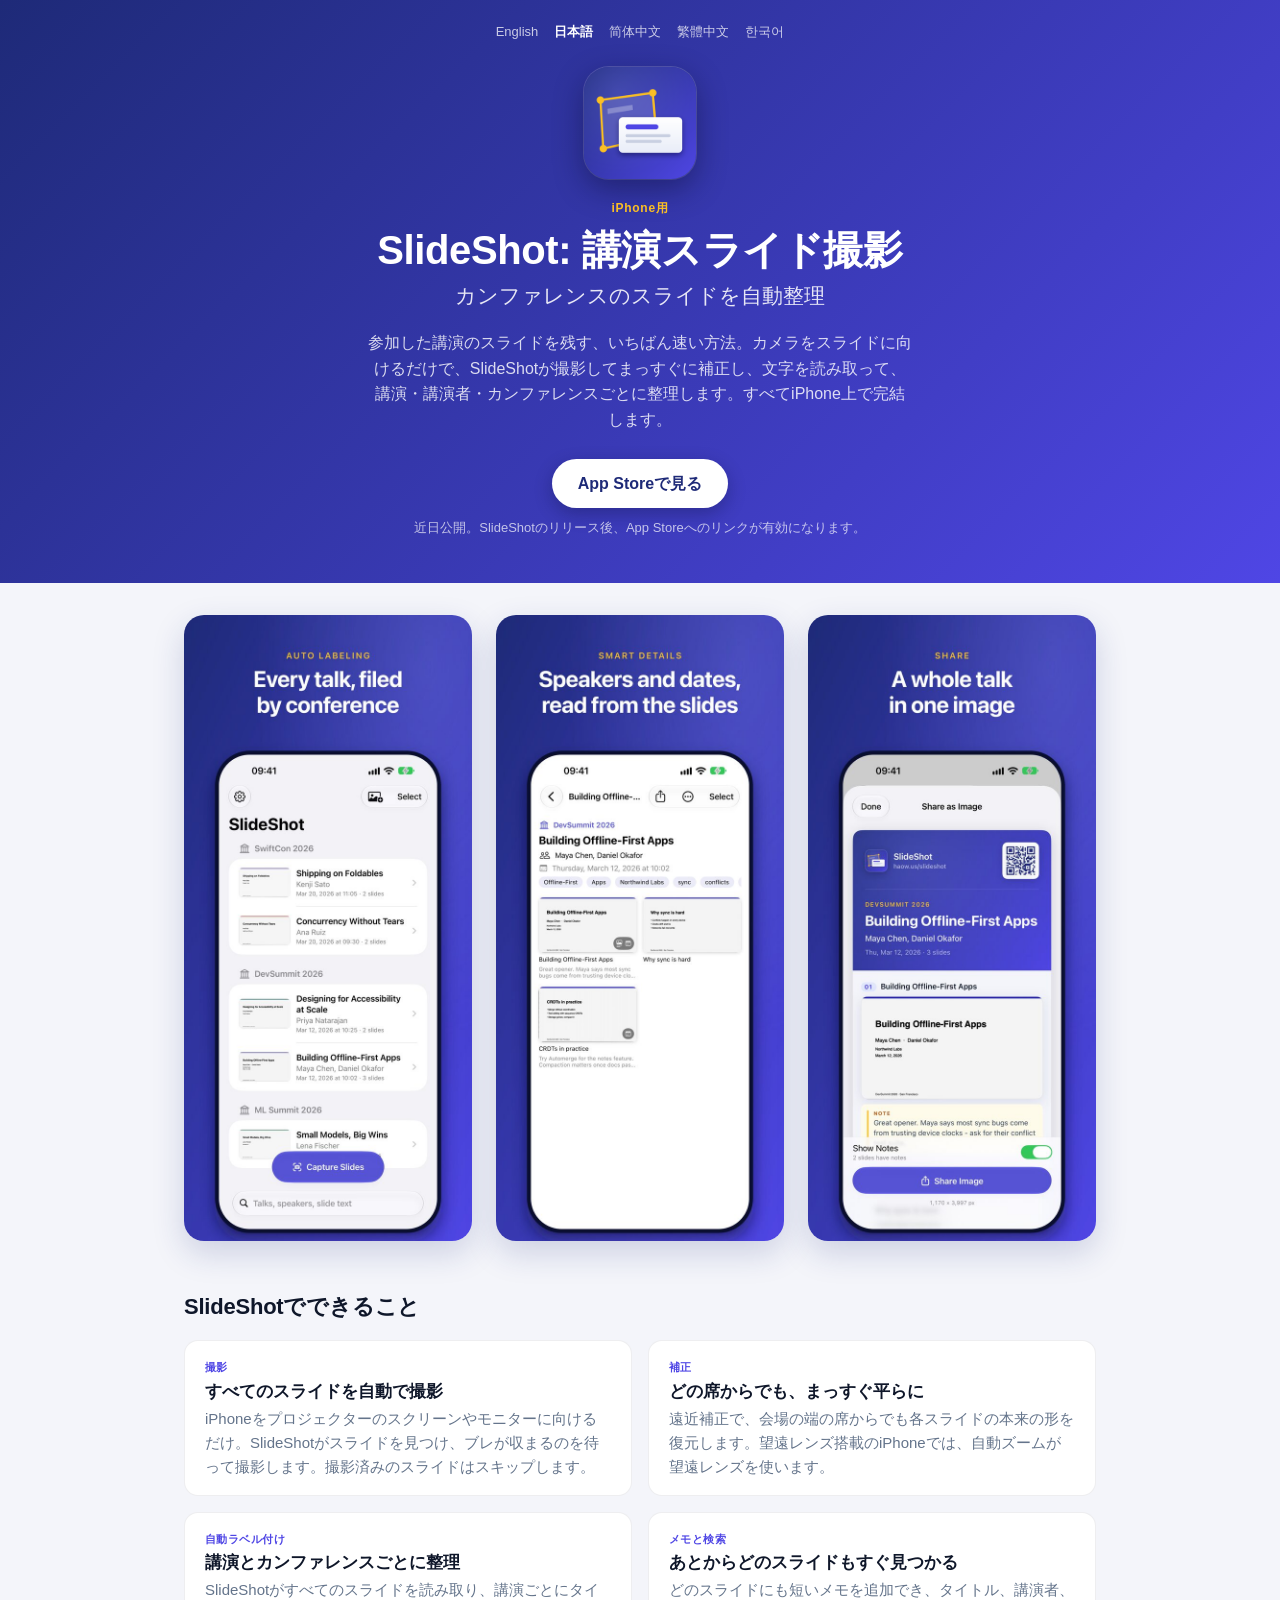
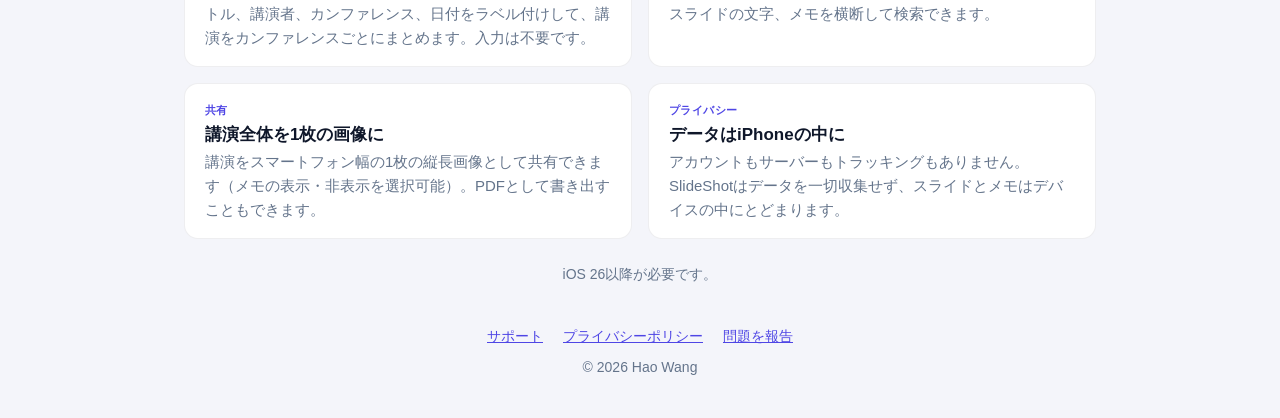
==== ja/index.html @ 7e78c4af "Add Japanese, Chinese and Korean versions of the pages Each page (home, support, privacy) now also e" ====
<!doctype html>
<html lang="ja">
<head>
<meta charset="utf-8">
<meta name="viewport" content="width=device-width, initial-scale=1">
<title>SlideShot: 講演スライド撮影</title>
<meta name="description" content="SlideShotは、参加した講演のスライドを撮影してまっすぐに補正し、講演・講演者・カンファレンスごとに整理します。すべてiPhone上で完結します。">
<meta name="color-scheme" content="light dark">
<link rel="canonical" href="https://www.haow.us/slideshot/ja/">
<link rel="alternate" hreflang="en" href="https://www.haow.us/slideshot/">
<link rel="alternate" hreflang="ja" href="https://www.haow.us/slideshot/ja/">
<link rel="alternate" hreflang="zh-Hans" href="https://www.haow.us/slideshot/zh-hans/">
<link rel="alternate" hreflang="zh-Hant" href="https://www.haow.us/slideshot/zh-hant/">
<link rel="alternate" hreflang="ko" href="https://www.haow.us/slideshot/ko/">
<link rel="alternate" hreflang="x-default" href="https://www.haow.us/slideshot/">
<link rel="icon" type="image/png" href="../images/icon.png">
<link rel="apple-touch-icon" href="../images/icon.png">
<link rel="stylesheet" href="../home.css">
<meta property="og:type" content="website">
<meta property="og:locale" content="ja_JP">
<meta property="og:title" content="SlideShot: 講演スライド撮影">
<meta property="og:description" content="カンファレンスのスライドを自動整理。すべてのスライドをiPhoneで撮影、補正、整理できます。">
<meta property="og:url" content="https://www.haow.us/slideshot/ja/">
<meta property="og:image" content="https://www.haow.us/slideshot/images/icon.png">
<meta name="twitter:card" content="summary">
</head>
<body>
<header>
  <nav class="langs" aria-label="言語">
    <a href="../" hreflang="en" lang="en">English</a>
    <a href="./" hreflang="ja" lang="ja" aria-current="page">日本語</a>
    <a href="../zh-hans/" hreflang="zh-Hans" lang="zh-Hans">简体中文</a>
    <a href="../zh-hant/" hreflang="zh-Hant" lang="zh-Hant">繁體中文</a>
    <a href="../ko/" hreflang="ko" lang="ko">한국어</a>
  </nav>
  <div class="hero">
    <img class="icon" src="../images/icon.png" width="112" height="112" alt="SlideShotのアプリアイコン">
    <p class="eyebrow">iPhone用</p>
    <h1>SlideShot: 講演スライド撮影</h1>
    <p class="subtitle">カンファレンスのスライドを自動整理</p>
    <p class="pitch">参加した講演のスライドを残す、いちばん速い方法。カメラをスライドに向けるだけで、SlideShotが撮影してまっすぐに補正し、文字を読み取って、講演・講演者・カンファレンスごとに整理します。すべてiPhone上で完結します。</p>
    <a class="store" href="https://apps.apple.com/app/id6838167258">App Storeで見る</a>
    <p class="note">近日公開。SlideShotのリリース後、App Storeへのリンクが有効になります。</p>
  </div>
</header>

<main>
  <ul class="shots" aria-label="スクリーンショット">
    <li><img src="../images/library.jpg" width="600" height="1304" loading="lazy"
      alt="SlideShotのライブラリ。講演がSwiftCon 2026、DevSummit 2026、ML Summit 2026ごとにまとめられている"></li>
    <li><img src="../images/talk.jpg" width="600" height="1304" loading="lazy"
      alt="講演のページ。スライドから読み取ったタイトル、講演者、日付とスライドが表示されている"></li>
    <li><img src="../images/share.jpg" width="600" height="1304" loading="lazy"
      alt="講演全体をメモ付きの1枚の縦長画像として共有している画面"></li>
  </ul>

  <h2>SlideShotでできること</h2>
  <ul class="features">
    <li>
      <p class="tag">撮影</p>
      <h3>すべてのスライドを自動で撮影</h3>
      <p>iPhoneをプロジェクターのスクリーンやモニターに向けるだけ。SlideShotがスライドを見つけ、ブレが収まるのを待って撮影します。撮影済みのスライドはスキップします。</p>
    </li>
    <li>
      <p class="tag">補正</p>
      <h3>どの席からでも、まっすぐ平らに</h3>
      <p>遠近補正で、会場の端の席からでも各スライドの本来の形を復元します。望遠レンズ搭載のiPhoneでは、自動ズームが望遠レンズを使います。</p>
    </li>
    <li>
      <p class="tag">自動ラベル付け</p>
      <h3>講演とカンファレンスごとに整理</h3>
      <p>SlideShotがすべてのスライドを読み取り、講演ごとにタイトル、講演者、カンファレンス、日付をラベル付けして、講演をカンファレンスごとにまとめます。入力は不要です。</p>
    </li>
    <li>
      <p class="tag">メモと検索</p>
      <h3>あとからどのスライドもすぐ見つかる</h3>
      <p>どのスライドにも短いメモを追加でき、タイトル、講演者、スライドの文字、メモを横断して検索できます。</p>
    </li>
    <li>
      <p class="tag">共有</p>
      <h3>講演全体を1枚の画像に</h3>
      <p>講演をスマートフォン幅の1枚の縦長画像として共有できます（メモの表示・非表示を選択可能）。PDFとして書き出すこともできます。</p>
    </li>
    <li>
      <p class="tag">プライバシー</p>
      <h3>データはiPhoneの中に</h3>
      <p>アカウントもサーバーもトラッキングもありません。SlideShotはデータを一切収集せず、スライドとメモはデバイスの中にとどまります。</p>
    </li>
  </ul>
  <p class="req">iOS 26以降が必要です。</p>
</main>

<footer>
  <nav aria-label="その他">
    <a href="support.html">サポート</a>
    <a href="privacy.html">プライバシーポリシー</a>
    <a href="https://github.com/chapter09/slideshot/issues">問題を報告</a>
  </nav>
  <p>© 2026 Hao Wang</p>
</footer>
</body>
</html>
---- home.css ----
/* The landing page (index.html in every language folder). */
:root {
  --ink:#0F172A; --muted:#64748B; --accent:#4F46E5; --page:#F4F5FA; --card:#fff;
  --line:rgba(15,23,42,.07); --shadow:0 12px 32px rgba(30,42,120,.18);
}
@media (prefers-color-scheme: dark) {
  :root {
    --ink:#E5E7EB; --muted:#94A3B8; --accent:#A5B4FC; --page:#0B1020; --card:#151B2E;
    --line:rgba(255,255,255,.08); --shadow:0 12px 32px rgba(0,0,0,.45);
  }
}
* { box-sizing:border-box; }
html { -webkit-text-size-adjust:100%; }
body { margin:0; font:16px/1.6 -apple-system, BlinkMacSystemFont, "Segoe UI", sans-serif;
       color:var(--ink); background:var(--page); overflow-wrap:break-word; }
a { color:var(--accent); }
img { display:block; max-width:100%; height:auto; }

header { background:linear-gradient(135deg,#1E2A78,#4F46E5); color:#fff; text-align:center;
         padding:48px 24px 44px; }
.hero { max-width:640px; margin:0 auto; }
.hero .icon { width:112px; height:112px; margin:0 auto 20px; border-radius:25px;
              box-shadow:0 10px 30px rgba(10,14,50,.45), 0 0 0 1px rgba(255,255,255,.18); }
.eyebrow { margin:0; color:#FBBF24; letter-spacing:.12em; font-size:12px; font-weight:600;
           text-transform:uppercase; }
header h1 { margin:8px 0 0; font-size:clamp(28px, 7vw, 40px); line-height:1.15; letter-spacing:-.01em; }
.subtitle { margin:6px 0 0; font-size:clamp(17px, 4.4vw, 21px); color:rgba(255,255,255,.88); font-weight:500; }
.pitch { margin:18px auto 0; max-width:34em; color:rgba(255,255,255,.82); }
.store { display:inline-block; margin-top:26px; padding:12px 26px; border-radius:999px;
         background:#fff; color:#1E2A78; font-weight:600; text-decoration:none;
         box-shadow:0 6px 18px rgba(10,14,50,.3); }
.store:hover, .store:focus-visible { background:#EEF0FF; }
.note { margin:10px 0 0; font-size:13px; color:rgba(255,255,255,.7); }

/* Language menu at the top of the header. */
.langs { display:flex; flex-wrap:wrap; justify-content:center; gap:2px 16px;
         margin:-28px auto 24px; font-size:13px; line-height:1.8; }
.langs a { color:rgba(255,255,255,.75); text-decoration:none; }
.langs a:hover, .langs a:focus-visible { color:#fff; text-decoration:underline; }
.langs a[aria-current] { color:#fff; font-weight:600; }

@media (max-width:479px) {
  header { padding:36px 20px 36px; }
  .langs { margin:-22px auto 18px; gap:2px 12px; }
  .hero .icon { width:92px; height:92px; border-radius:21px; margin-bottom:16px; }
  .pitch { font-size:15px; }
}

main { max-width:960px; margin:0 auto; padding:32px 24px 8px; }
h2 { font-size:22px; margin:8px 0 16px; letter-spacing:-.01em; }

/* Screenshots: three across on wide screens, a swipeable row on phones. */
.shots { list-style:none; margin:0 -24px 40px; padding:4px 24px 18px; display:grid;
         grid-auto-flow:column; grid-auto-columns:min(64%, 280px); gap:16px;
         overflow-x:auto; scroll-snap-type:x mandatory; scroll-padding:0 24px;
         -webkit-overflow-scrolling:touch; scrollbar-width:none; }
.shots::-webkit-scrollbar { display:none; }
.shots li { scroll-snap-align:start; }
.shots img { width:100%; border-radius:20px; box-shadow:var(--shadow); }
@media (min-width:720px) {
  .shots { grid-auto-flow:row; grid-template-columns:repeat(3, 1fr); grid-auto-columns:auto;
           gap:24px; margin:0 0 48px; padding:0; overflow:visible; }
}

.features { list-style:none; margin:0 0 24px; padding:0; display:grid; gap:14px; }
@media (min-width:640px) { .features { grid-template-columns:repeat(2, 1fr); gap:16px; } }
.features li { background:var(--card); border-radius:14px; padding:18px 20px 16px;
               border:1px solid var(--line); }
.features .tag { margin:0; color:var(--accent); letter-spacing:.1em; font-size:11px;
                 font-weight:700; text-transform:uppercase; }
.features h3 { margin:4px 0 4px; font-size:17px; line-height:1.3; }
.features p { margin:0; color:var(--muted); font-size:15px; }
.req { margin:0 0 8px; color:var(--muted); font-size:14px; text-align:center; }

footer { max-width:960px; margin:0 auto; padding:24px 24px 40px; text-align:center;
         color:var(--muted); font-size:14px; }
footer nav { display:flex; flex-wrap:wrap; justify-content:center; gap:6px 20px; margin-bottom:8px; }
footer p { margin:0; }

/* Chinese, Japanese and Korean: the right fonts on Windows and Android too, and no capitals
   forced onto "iPhone". */
html:lang(ja) body { font-family:-apple-system, BlinkMacSystemFont, "Hiragino Sans", "Hiragino Kaku Gothic ProN", "Segoe UI", "Yu Gothic UI", Meiryo, "Noto Sans JP", sans-serif; }
html:lang(zh-Hans) body { font-family:-apple-system, BlinkMacSystemFont, "PingFang SC", "Segoe UI", "Microsoft YaHei", "Noto Sans SC", sans-serif; }
html:lang(zh-Hant) body { font-family:-apple-system, BlinkMacSystemFont, "PingFang TC", "Segoe UI", "Microsoft JhengHei", "Noto Sans TC", sans-serif; }
html:lang(ko) body { font-family:-apple-system, BlinkMacSystemFont, "Apple SD Gothic Neo", "Segoe UI", "Malgun Gothic", "Noto Sans KR", sans-serif;
                     word-break:keep-all; }
html:not(:lang(en)) .eyebrow { text-transform:none; letter-spacing:.06em; }
html:not(:lang(en)) .features .tag { letter-spacing:.04em; }
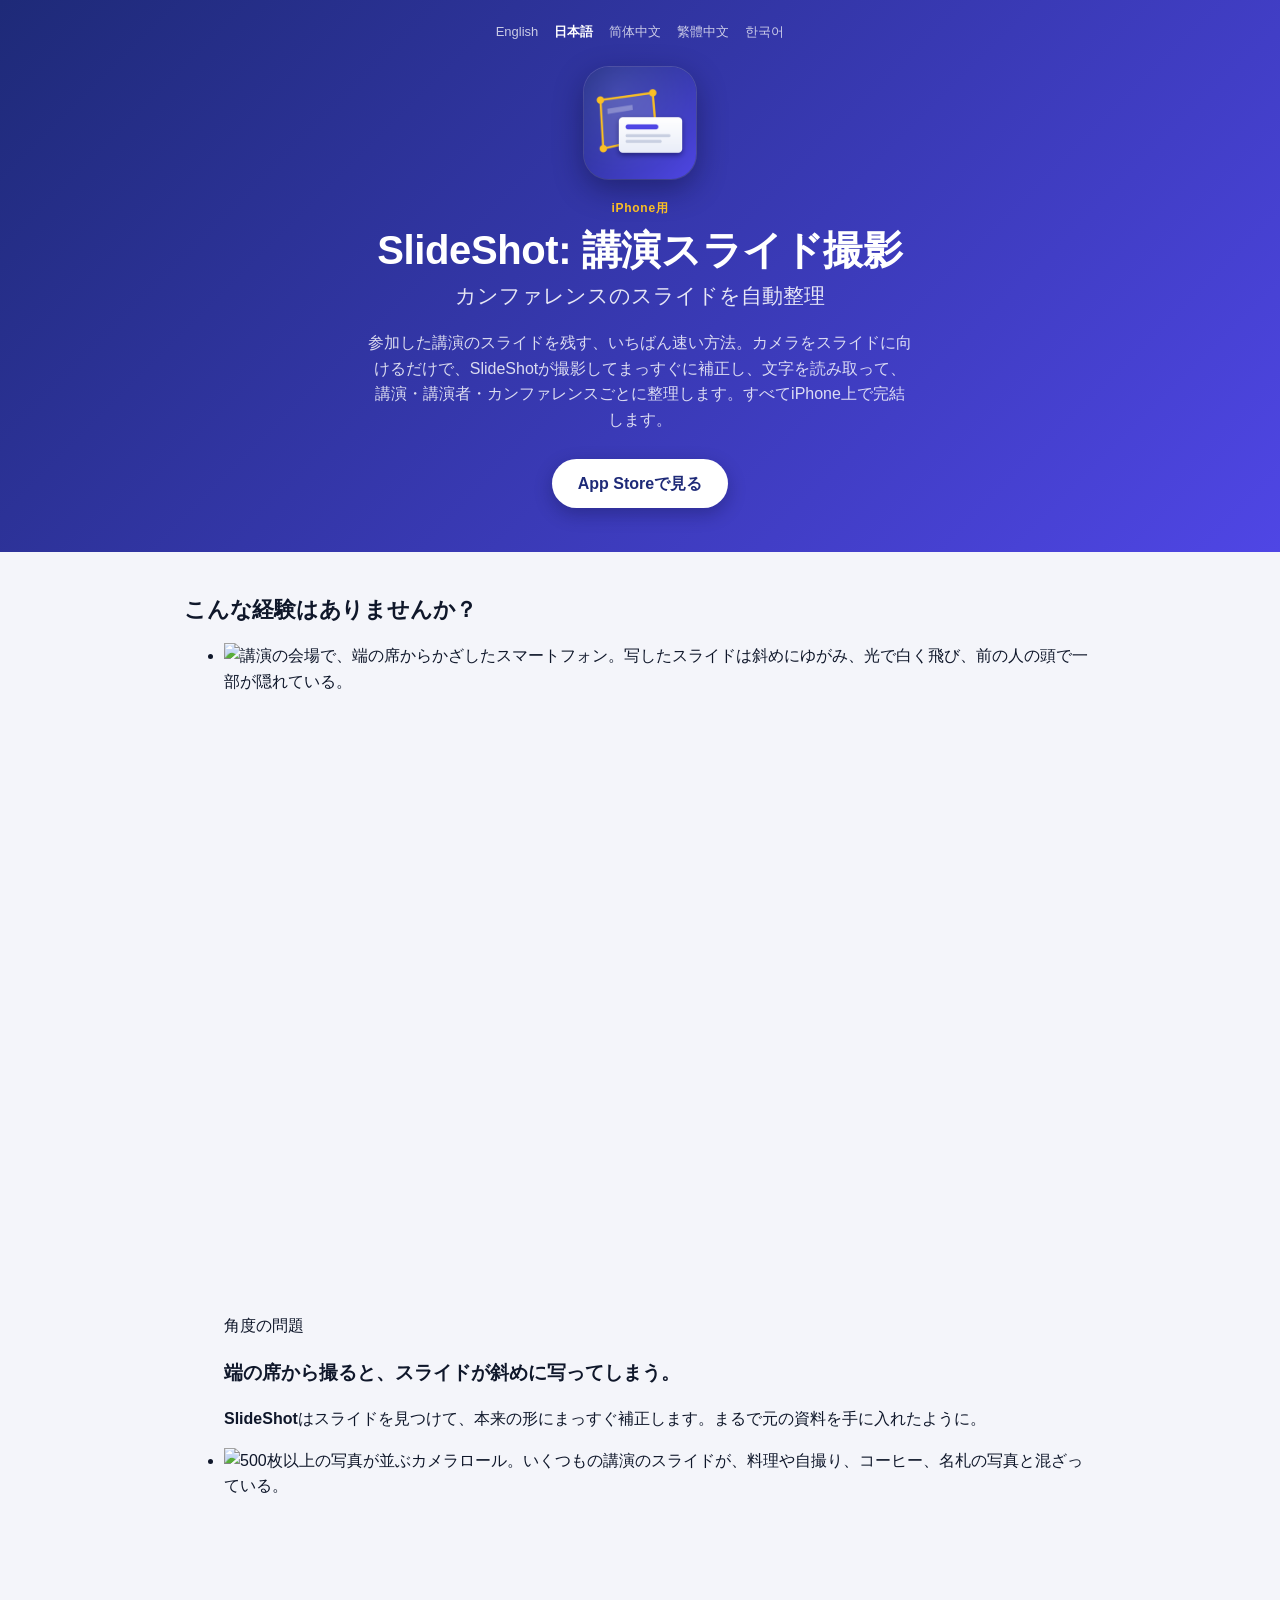
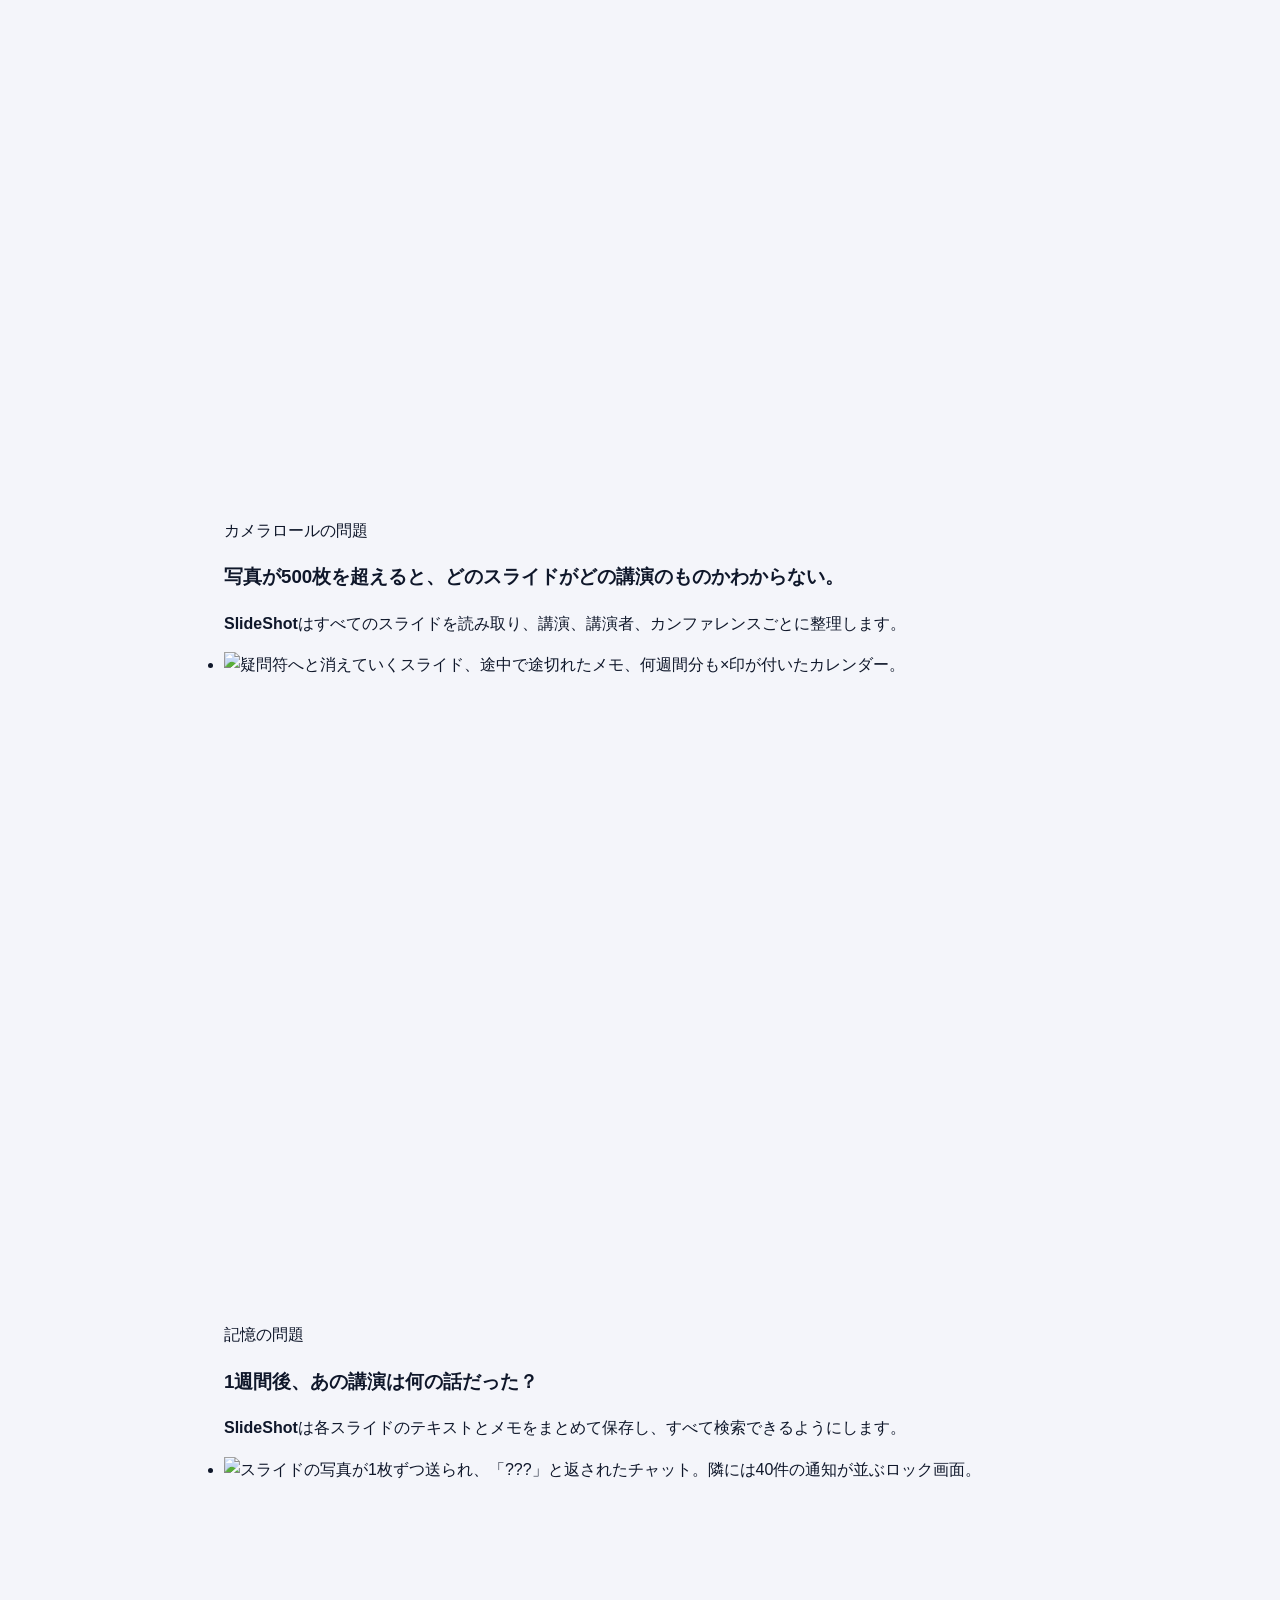
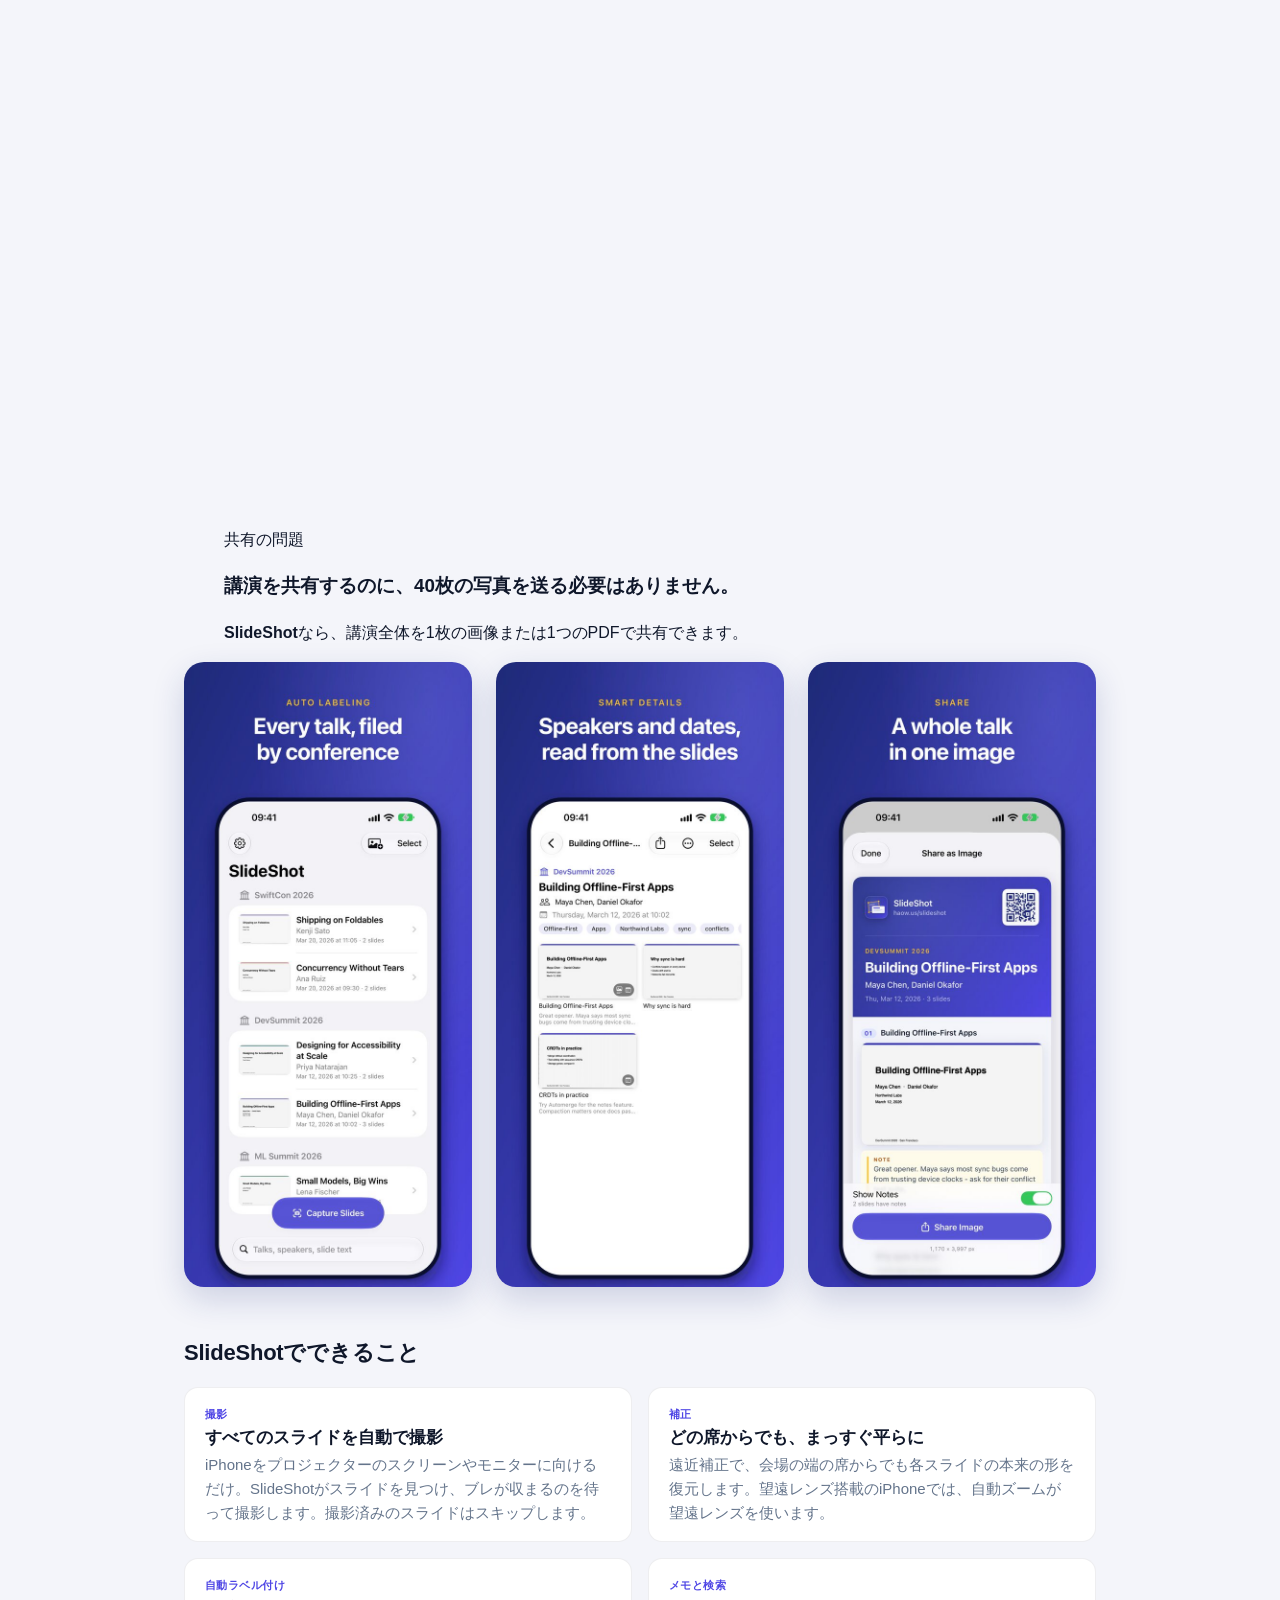
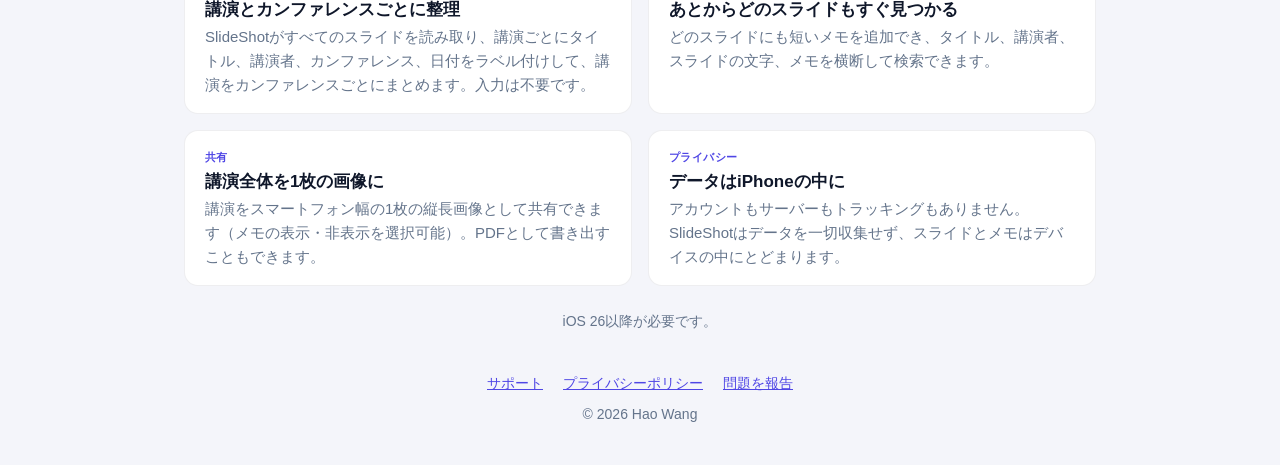
==== commit c0950011: "Remove the coming-soon note now that SlideShot is on the App Store Co-Authored-By: Claude Opus 5.5 <" ====
--- a/ja/index.html
+++ b/ja/index.html
@@ -15,7 +15,7 @@
 <link rel="alternate" hreflang="x-default" href="https://www.haow.us/slideshot/">
 <link rel="icon" type="image/png" href="../images/icon.png">
 <link rel="apple-touch-icon" href="../images/icon.png">
-<link rel="stylesheet" href="../home.css">
+<link rel="stylesheet" href="../home.css?v=2">
 <meta property="og:type" content="website">
 <meta property="og:locale" content="ja_JP">
 <meta property="og:title" content="SlideShot: 講演スライド撮影">
@@ -40,11 +40,50 @@
     <p class="subtitle">カンファレンスのスライドを自動整理</p>
     <p class="pitch">参加した講演のスライドを残す、いちばん速い方法。カメラをスライドに向けるだけで、SlideShotが撮影してまっすぐに補正し、文字を読み取って、講演・講演者・カンファレンスごとに整理します。すべてiPhone上で完結します。</p>
     <a class="store" href="https://apps.apple.com/app/id6838167258">App Storeで見る</a>
-    <p class="note">近日公開。SlideShotのリリース後、App Storeへのリンクが有効になります。</p>
   </div>
 </header>
 
 <main>
+  <h2>こんな経験はありませんか？</h2>
+  <ul class="problems">
+    <li>
+      <img src="../images/why-angle.webp" width="1200" height="900"
+        alt="講演の会場で、端の席からかざしたスマートフォン。写したスライドは斜めにゆがみ、光で白く飛び、前の人の頭で一部が隠れている。">
+      <div class="body">
+        <p class="tag">角度の問題</p>
+        <h3>端の席から撮ると、スライドが斜めに写ってしまう。</h3>
+        <p class="fix"><strong>SlideShot</strong>はスライドを見つけて、本来の形にまっすぐ補正します。まるで元の資料を手に入れたように。</p>
+      </div>
+    </li>
+    <li>
+      <img src="../images/why-camera-roll.webp" width="1200" height="900"
+        alt="500枚以上の写真が並ぶカメラロール。いくつもの講演のスライドが、料理や自撮り、コーヒー、名札の写真と混ざっている。">
+      <div class="body">
+        <p class="tag">カメラロールの問題</p>
+        <h3>写真が500枚を超えると、どのスライドがどの講演のものかわからない。</h3>
+        <p class="fix"><strong>SlideShot</strong>はすべてのスライドを読み取り、講演、講演者、カンファレンスごとに整理します。</p>
+      </div>
+    </li>
+    <li>
+      <img src="../images/why-memory.webp" width="1200" height="900" loading="lazy"
+        alt="疑問符へと消えていくスライド、途中で途切れたメモ、何週間分も×印が付いたカレンダー。">
+      <div class="body">
+        <p class="tag">記憶の問題</p>
+        <h3>1週間後、あの講演は何の話だった？</h3>
+        <p class="fix"><strong>SlideShot</strong>は各スライドのテキストとメモをまとめて保存し、すべて検索できるようにします。</p>
+      </div>
+    </li>
+    <li>
+      <img src="../images/why-sharing.webp" width="1200" height="900" loading="lazy"
+        alt="スライドの写真が1枚ずつ送られ、「???」と返されたチャット。隣には40件の通知が並ぶロック画面。">
+      <div class="body">
+        <p class="tag">共有の問題</p>
+        <h3>講演を共有するのに、40枚の写真を送る必要はありません。</h3>
+        <p class="fix"><strong>SlideShot</strong>なら、講演全体を1枚の画像または1つのPDFで共有できます。</p>
+      </div>
+    </li>
+  </ul>
+
   <ul class="shots" aria-label="スクリーンショット">
     <li><img src="../images/library.jpg" width="600" height="1304" loading="lazy"
       alt="SlideShotのライブラリ。講演がSwiftCon 2026、DevSummit 2026、ML Summit 2026ごとにまとめられている"></li>
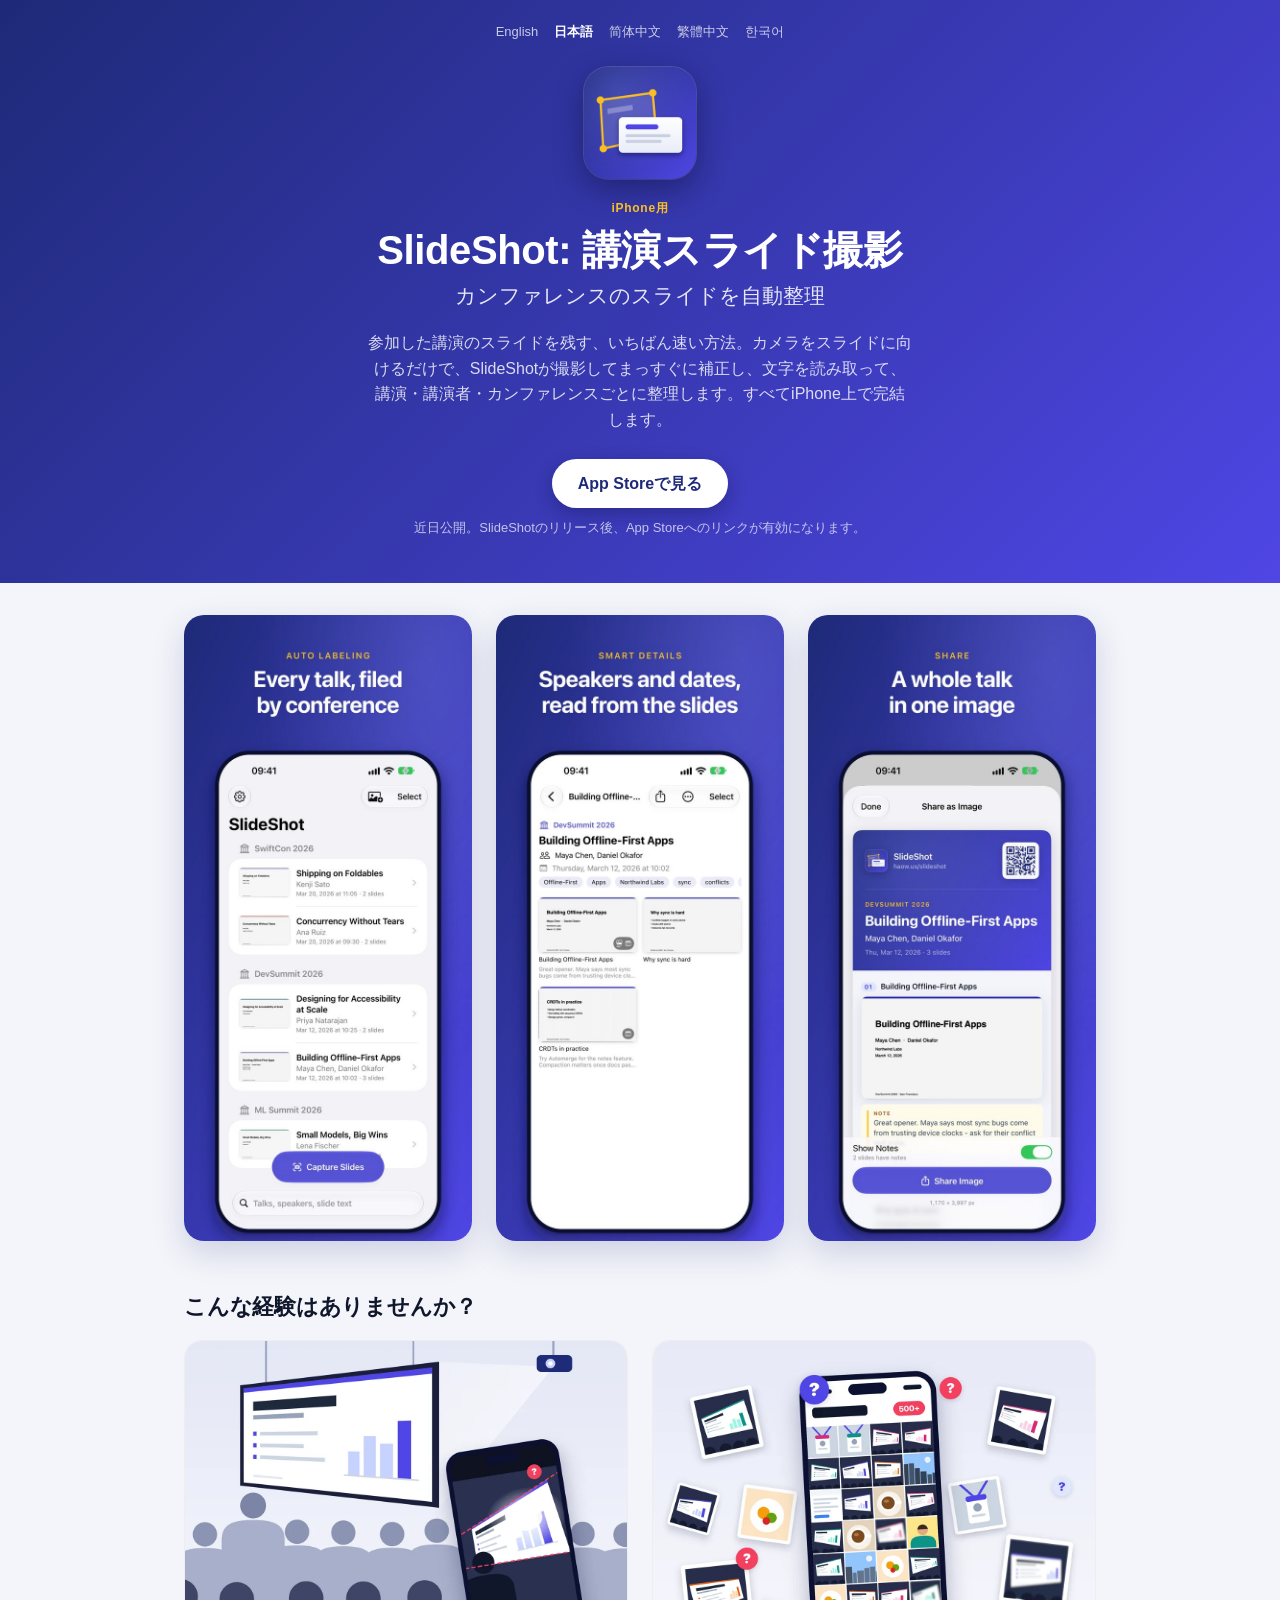
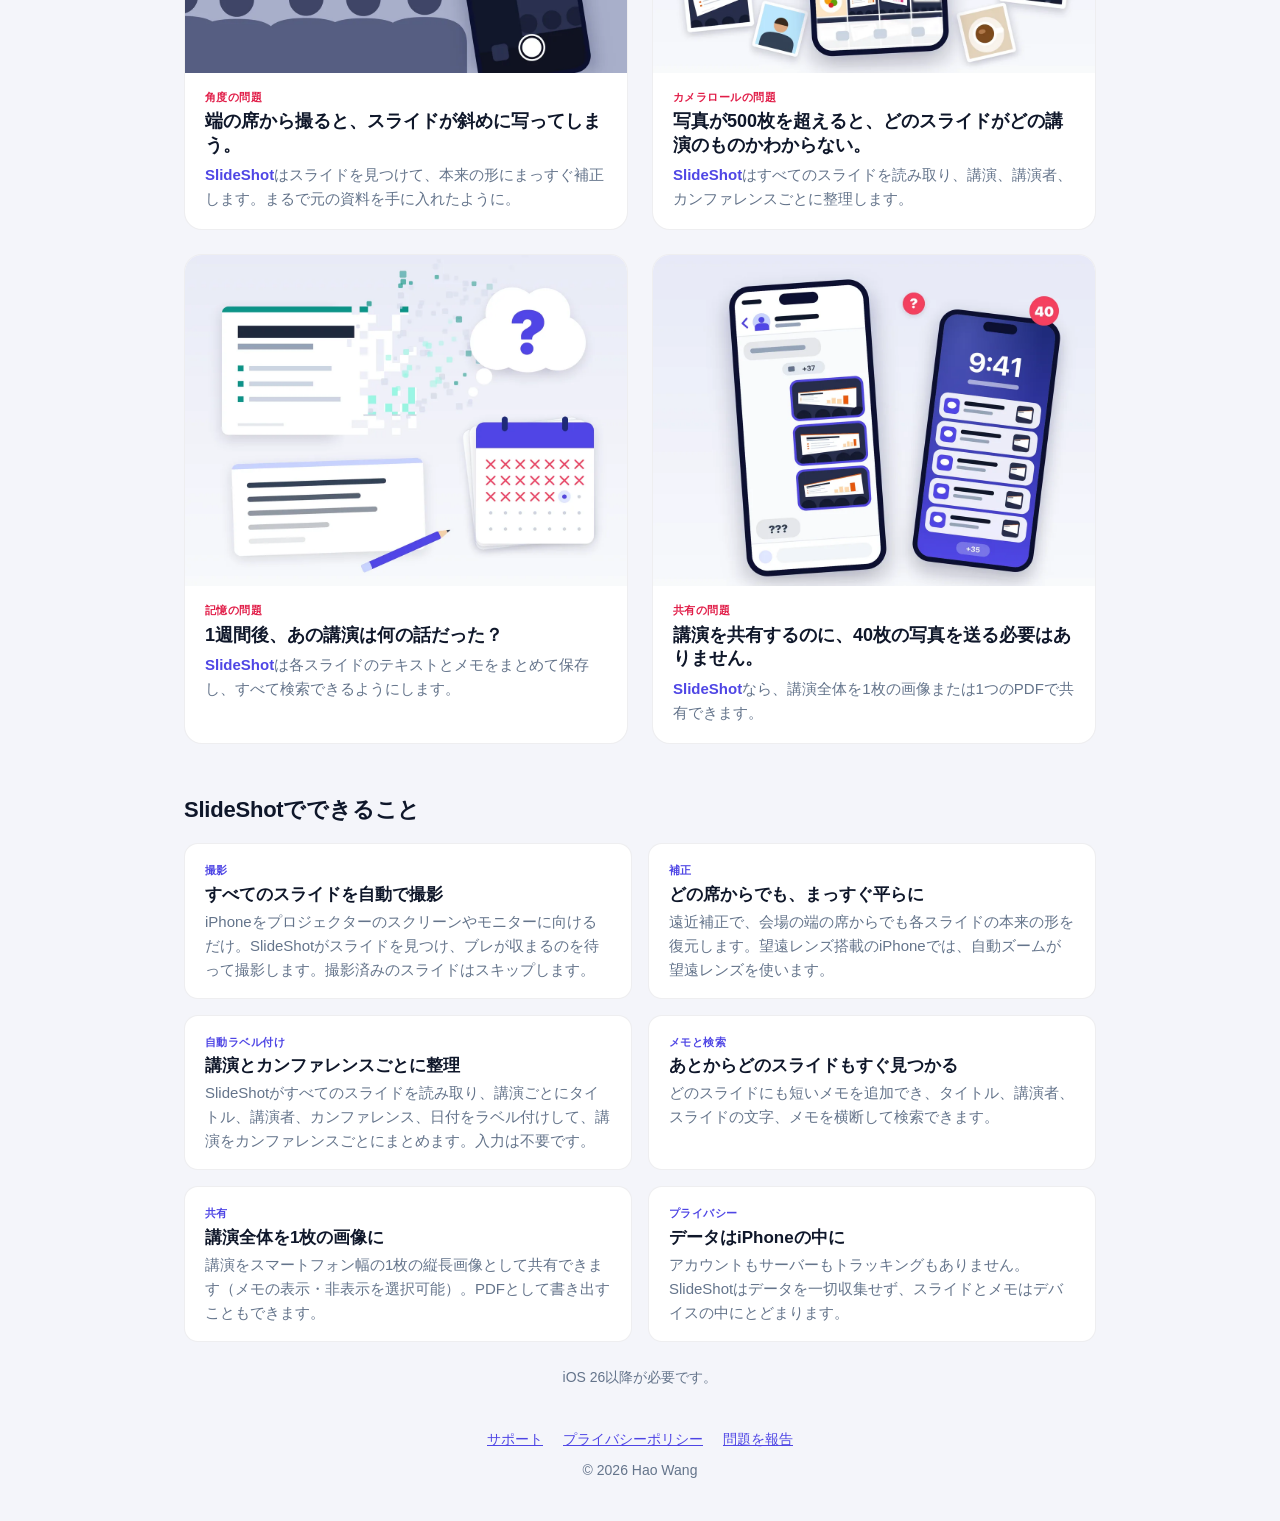
==== commit 28b7e5d0: "Add a "Sound familiar?" section to the landing pages Four illustrations of the problems SlideShot so" ====
--- a/ja/index.html
+++ b/ja/index.html
@@ -15,7 +15,7 @@
 <link rel="alternate" hreflang="x-default" href="https://www.haow.us/slideshot/">
 <link rel="icon" type="image/png" href="../images/icon.png">
 <link rel="apple-touch-icon" href="../images/icon.png">
-<link rel="stylesheet" href="../home.css?v=2">
+<link rel="stylesheet" href="../home.css">
 <meta property="og:type" content="website">
 <meta property="og:locale" content="ja_JP">
 <meta property="og:title" content="SlideShot: 講演スライド撮影">
@@ -40,14 +40,24 @@
     <p class="subtitle">カンファレンスのスライドを自動整理</p>
     <p class="pitch">参加した講演のスライドを残す、いちばん速い方法。カメラをスライドに向けるだけで、SlideShotが撮影してまっすぐに補正し、文字を読み取って、講演・講演者・カンファレンスごとに整理します。すべてiPhone上で完結します。</p>
     <a class="store" href="https://apps.apple.com/app/id6838167258">App Storeで見る</a>
+    <p class="note">近日公開。SlideShotのリリース後、App Storeへのリンクが有効になります。</p>
   </div>
 </header>
 
 <main>
+  <ul class="shots" aria-label="スクリーンショット">
+    <li><img src="../images/library.jpg" width="600" height="1304" loading="lazy"
+      alt="SlideShotのライブラリ。講演がSwiftCon 2026、DevSummit 2026、ML Summit 2026ごとにまとめられている"></li>
+    <li><img src="../images/talk.jpg" width="600" height="1304" loading="lazy"
+      alt="講演のページ。スライドから読み取ったタイトル、講演者、日付とスライドが表示されている"></li>
+    <li><img src="../images/share.jpg" width="600" height="1304" loading="lazy"
+      alt="講演全体をメモ付きの1枚の縦長画像として共有している画面"></li>
+  </ul>
+
   <h2>こんな経験はありませんか？</h2>
   <ul class="problems">
     <li>
-      <img src="../images/why-angle.webp" width="1200" height="900"
+      <img src="../images/why-angle.webp" width="1200" height="900" loading="lazy"
         alt="講演の会場で、端の席からかざしたスマートフォン。写したスライドは斜めにゆがみ、光で白く飛び、前の人の頭で一部が隠れている。">
       <div class="body">
         <p class="tag">角度の問題</p>
@@ -56,7 +66,7 @@
       </div>
     </li>
     <li>
-      <img src="../images/why-camera-roll.webp" width="1200" height="900"
+      <img src="../images/why-camera-roll.webp" width="1200" height="900" loading="lazy"
         alt="500枚以上の写真が並ぶカメラロール。いくつもの講演のスライドが、料理や自撮り、コーヒー、名札の写真と混ざっている。">
       <div class="body">
         <p class="tag">カメラロールの問題</p>
@@ -82,15 +92,6 @@
         <p class="fix"><strong>SlideShot</strong>なら、講演全体を1枚の画像または1つのPDFで共有できます。</p>
       </div>
     </li>
-  </ul>
-
-  <ul class="shots" aria-label="スクリーンショット">
-    <li><img src="../images/library.jpg" width="600" height="1304" loading="lazy"
-      alt="SlideShotのライブラリ。講演がSwiftCon 2026、DevSummit 2026、ML Summit 2026ごとにまとめられている"></li>
-    <li><img src="../images/talk.jpg" width="600" height="1304" loading="lazy"
-      alt="講演のページ。スライドから読み取ったタイトル、講演者、日付とスライドが表示されている"></li>
-    <li><img src="../images/share.jpg" width="600" height="1304" loading="lazy"
-      alt="講演全体をメモ付きの1枚の縦長画像として共有している画面"></li>
   </ul>
 
   <h2>SlideShotでできること</h2>
--- a/home.css
+++ b/home.css
@@ -1,12 +1,12 @@
 /* The landing page (index.html in every language folder). */
 :root {
   --ink:#0F172A; --muted:#64748B; --accent:#4F46E5; --page:#F4F5FA; --card:#fff;
-  --line:rgba(15,23,42,.07); --shadow:0 12px 32px rgba(30,42,120,.18);
+  --line:rgba(15,23,42,.07); --shadow:0 12px 32px rgba(30,42,120,.18); --problem:#E11D48;
 }
 @media (prefers-color-scheme: dark) {
   :root {
     --ink:#E5E7EB; --muted:#94A3B8; --accent:#A5B4FC; --page:#0B1020; --card:#151B2E;
-    --line:rgba(255,255,255,.08); --shadow:0 12px 32px rgba(0,0,0,.45);
+    --line:rgba(255,255,255,.08); --shadow:0 12px 32px rgba(0,0,0,.45); --problem:#FB7185;
   }
 }
 * { box-sizing:border-box; }
@@ -62,6 +62,20 @@
            gap:24px; margin:0 0 48px; padding:0; overflow:visible; }
 }
 
+/* The problems SlideShot solves: illustration, problem, answer. Two across on wide screens.
+   The illustrations come from design/illustrations in the app repo and hold no words, so every
+   language shares them. */
+.problems { list-style:none; margin:0 0 48px; padding:0; display:grid; gap:16px; }
+@media (min-width:640px) { .problems { grid-template-columns:repeat(2, 1fr); gap:24px; } }
+.problems li { background:var(--card); border-radius:18px; overflow:hidden; border:1px solid var(--line); }
+.problems img { width:100%; aspect-ratio:4 / 3; }
+.problems .body { padding:16px 20px 18px; }
+.problems .tag { margin:0; color:var(--problem); letter-spacing:.1em; font-size:11px;
+                 font-weight:700; text-transform:uppercase; }
+.problems h3 { margin:4px 0 6px; font-size:18px; line-height:1.3; }
+.problems .fix { margin:0; color:var(--muted); font-size:15px; }
+.problems .fix strong { color:var(--accent); font-weight:600; }
+
 .features { list-style:none; margin:0 0 24px; padding:0; display:grid; gap:14px; }
 @media (min-width:640px) { .features { grid-template-columns:repeat(2, 1fr); gap:16px; } }
 .features li { background:var(--card); border-radius:14px; padding:18px 20px 16px;
@@ -85,4 +99,4 @@
 html:lang(ko) body { font-family:-apple-system, BlinkMacSystemFont, "Apple SD Gothic Neo", "Segoe UI", "Malgun Gothic", "Noto Sans KR", sans-serif;
                      word-break:keep-all; }
 html:not(:lang(en)) .eyebrow { text-transform:none; letter-spacing:.06em; }
-html:not(:lang(en)) .features .tag { letter-spacing:.04em; }
+html:not(:lang(en)) .features .tag, html:not(:lang(en)) .problems .tag { letter-spacing:.04em; }
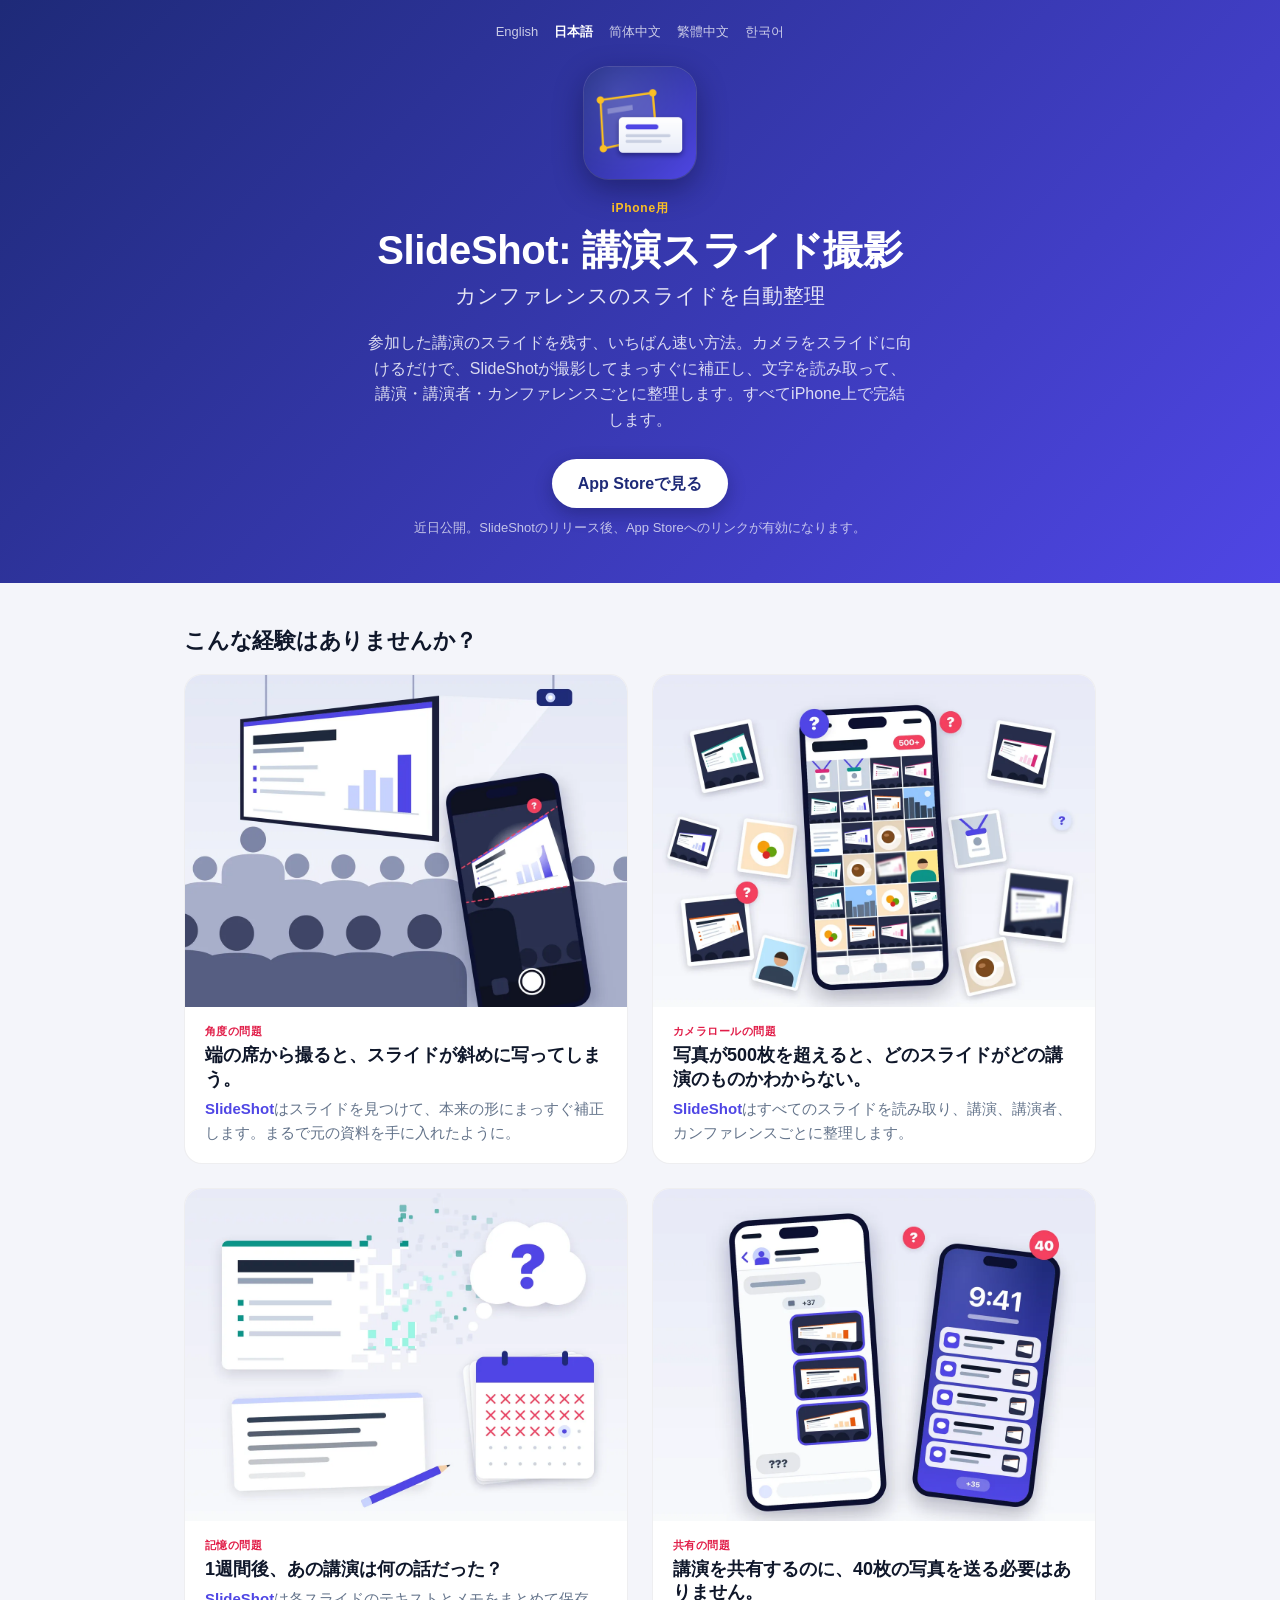
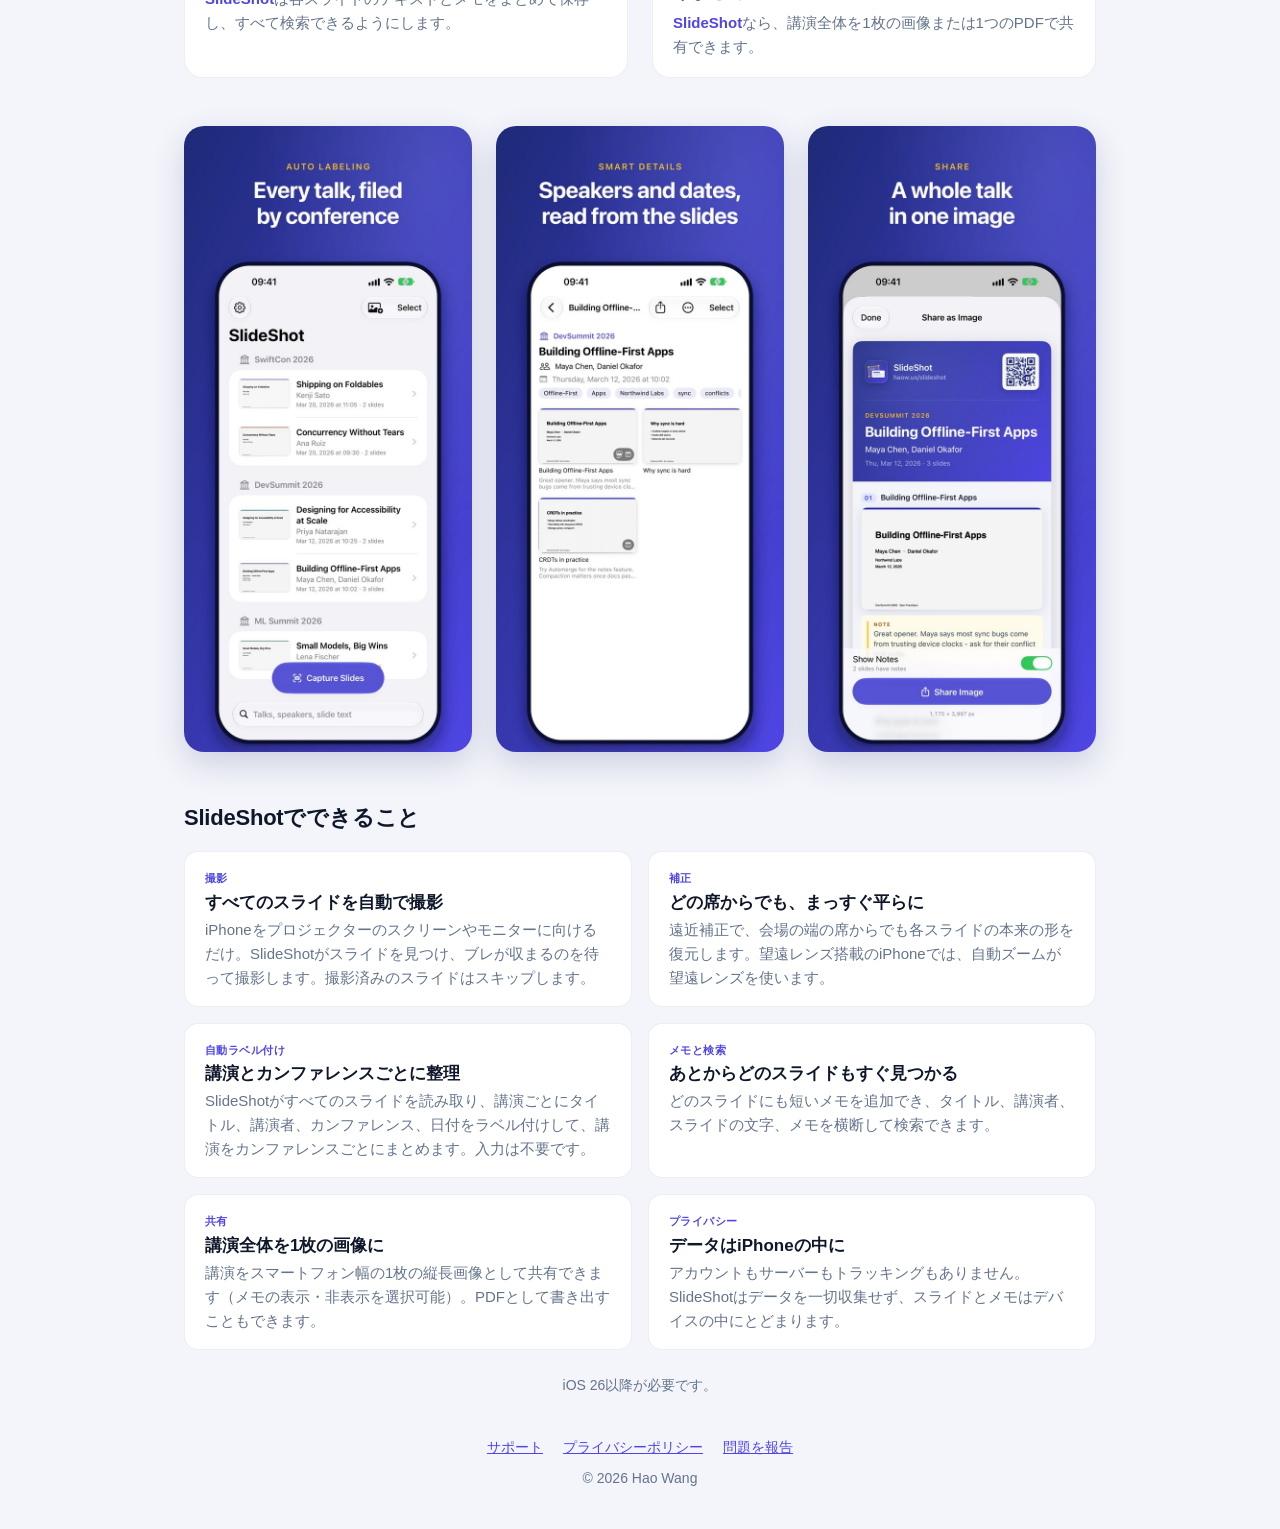
==== commit cd46a70a: "Open the landing pages with "Sound familiar?" The four problem cards now come right under the header" ====
--- a/ja/index.html
+++ b/ja/index.html
@@ -15,7 +15,7 @@
 <link rel="alternate" hreflang="x-default" href="https://www.haow.us/slideshot/">
 <link rel="icon" type="image/png" href="../images/icon.png">
 <link rel="apple-touch-icon" href="../images/icon.png">
-<link rel="stylesheet" href="../home.css">
+<link rel="stylesheet" href="../home.css?v=2">
 <meta property="og:type" content="website">
 <meta property="og:locale" content="ja_JP">
 <meta property="og:title" content="SlideShot: 講演スライド撮影">
@@ -45,19 +45,10 @@
 </header>
 
 <main>
-  <ul class="shots" aria-label="スクリーンショット">
-    <li><img src="../images/library.jpg" width="600" height="1304" loading="lazy"
-      alt="SlideShotのライブラリ。講演がSwiftCon 2026、DevSummit 2026、ML Summit 2026ごとにまとめられている"></li>
-    <li><img src="../images/talk.jpg" width="600" height="1304" loading="lazy"
-      alt="講演のページ。スライドから読み取ったタイトル、講演者、日付とスライドが表示されている"></li>
-    <li><img src="../images/share.jpg" width="600" height="1304" loading="lazy"
-      alt="講演全体をメモ付きの1枚の縦長画像として共有している画面"></li>
-  </ul>
-
   <h2>こんな経験はありませんか？</h2>
   <ul class="problems">
     <li>
-      <img src="../images/why-angle.webp" width="1200" height="900" loading="lazy"
+      <img src="../images/why-angle.webp" width="1200" height="900"
         alt="講演の会場で、端の席からかざしたスマートフォン。写したスライドは斜めにゆがみ、光で白く飛び、前の人の頭で一部が隠れている。">
       <div class="body">
         <p class="tag">角度の問題</p>
@@ -66,7 +57,7 @@
       </div>
     </li>
     <li>
-      <img src="../images/why-camera-roll.webp" width="1200" height="900" loading="lazy"
+      <img src="../images/why-camera-roll.webp" width="1200" height="900"
         alt="500枚以上の写真が並ぶカメラロール。いくつもの講演のスライドが、料理や自撮り、コーヒー、名札の写真と混ざっている。">
       <div class="body">
         <p class="tag">カメラロールの問題</p>
@@ -92,6 +83,15 @@
         <p class="fix"><strong>SlideShot</strong>なら、講演全体を1枚の画像または1つのPDFで共有できます。</p>
       </div>
     </li>
+  </ul>
+
+  <ul class="shots" aria-label="スクリーンショット">
+    <li><img src="../images/library.jpg" width="600" height="1304" loading="lazy"
+      alt="SlideShotのライブラリ。講演がSwiftCon 2026、DevSummit 2026、ML Summit 2026ごとにまとめられている"></li>
+    <li><img src="../images/talk.jpg" width="600" height="1304" loading="lazy"
+      alt="講演のページ。スライドから読み取ったタイトル、講演者、日付とスライドが表示されている"></li>
+    <li><img src="../images/share.jpg" width="600" height="1304" loading="lazy"
+      alt="講演全体をメモ付きの1枚の縦長画像として共有している画面"></li>
   </ul>
 
   <h2>SlideShotでできること</h2>
